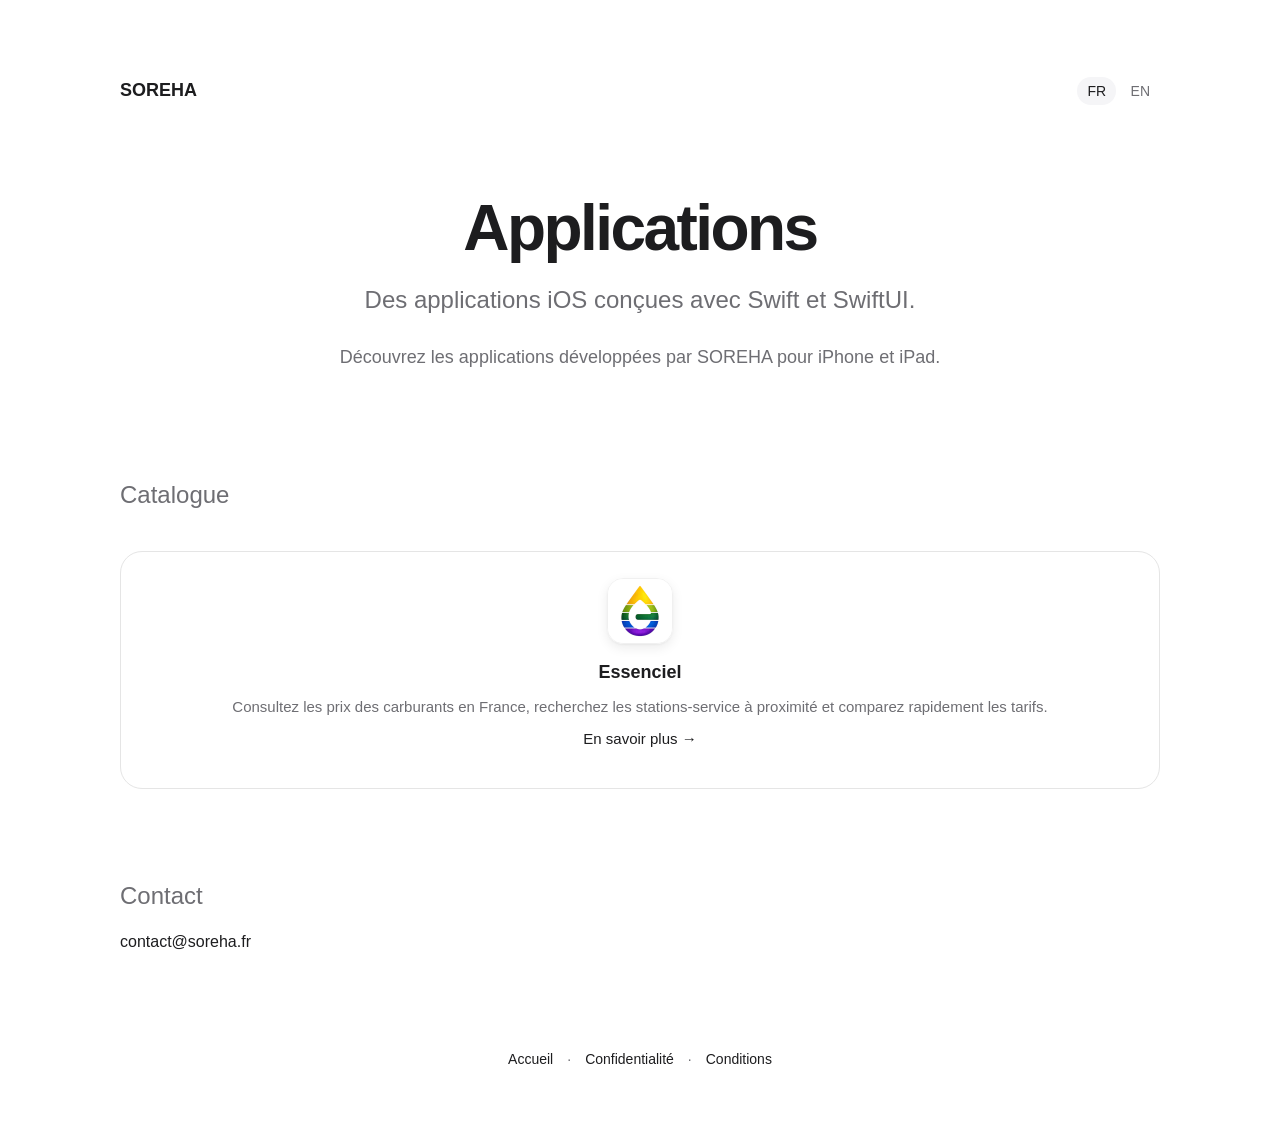
==== apps/index.html @ 9d0e9ceb "app pages" ====
<!doctype html>
<html lang="fr">

<head>
  <meta charset="utf-8">
  <meta name="viewport" content="width=device-width, initial-scale=1">
  <meta name="robots" content="index, follow">

  <title>Applications – SOREHA</title>

  <meta name="description"
        content="Découvrez les applications iOS développées par SOREHA.">

  <link rel="stylesheet" href="../style.css">
</head>

<body>

<div class="container">

  <!-- Header -->
  <header>

    <a class="logo" href="../index.html">
      SOREHA
    </a>

    <div class="lang">
      <span class="active">FR</span>
      <a href="./index-en.html">EN</a>
    </div>

  </header>

  <!-- Hero -->
  <section class="hero">

    <h1>Applications</h1>

    <h2>
      Des applications iOS conçues avec Swift et SwiftUI.
    </h2>

    <p>
      Découvrez les applications développées par SOREHA pour iPhone et iPad.
    </p>

  </section>

  <!-- Apps -->
  <section class="section">

    <h2>Catalogue</h2>

    <div class="cards">

      <div class="card">

  <img class="app-icon"
       src="../images/essenciel-icon.png"
       alt="Icône Essenciel">

  <h3>Essenciel</h3>

  <p>
    Consultez les prix des carburants en France, recherchez les stations-service
    à proximité et comparez rapidement les tarifs.
  </p>

  <p>
    <a href="./essenciel.html">En savoir plus →</a>
  </p>

</div>

      <!--
      Exemple pour une future application

      <div class="card">

        <h3>Nom de l'application</h3>

        <p>
          Courte description.
        </p>

        <p>
          <a href="./nom-application.html">
            En savoir plus →
          </a>
        </p>

      </div>
      -->

    </div>

  </section>

  <!-- Contact -->
  <section class="section contact">

    <h2>Contact</h2>

    <a href="mailto:contact@soreha.fr">
      contact@soreha.fr
    </a>

  </section>

  <!-- Footer -->
  <footer>

    <a href="../index.html">Accueil</a>
    <span>·</span>
    <a href="../privacy-policy.html">Confidentialité</a>
    <span>·</span>
    <a href="../terms.html">Conditions</a>

  </footer>

</div>

</body>

</html>
---- style.css ----
:root {
  --bg: #ffffff;
  --text: #1d1d1f;
  --secondary: #6e6e73;
  --border: #e5e5e5;
  --card: #ffffff;
  --surface: #f5f5f7;
  --link: #0066cc;
}

@media (prefers-color-scheme: dark) {
  :root {
    --bg: #000000;
    --text: #f5f5f7;
    --secondary: #a1a1a6;
    --border: #2c2c2e;
    --card: #1c1c1e;
    --surface: #1c1c1e;
    --link: #2997ff;
  }
}

body {
  margin: 0;
  font-family:
    -apple-system,
    BlinkMacSystemFont,
    "SF Pro Text",
    sans-serif;

  background: var(--bg);
  color: var(--text);

  -webkit-font-smoothing: antialiased;
  transition: background 0.25s ease, color 0.25s ease;
}

/* Layout */
.container {
  max-width: 1040px;
  margin: 0 auto;
  padding: 80px 24px;
}

/* Header */
header {
  display: flex;
  justify-content: space-between;
  align-items: center;
  margin-bottom: 90px;
}

.logo {
  font-size: 18px;
  font-weight: 600;
  color: var(--text);
  text-decoration: none;
}

/* Lang */
.lang a,
.lang span {
  font-size: 14px;
  color: var(--secondary);
  text-decoration: none;
  padding: 6px 10px;
  border-radius: 999px;
}

.lang .active {
  background: var(--surface);
  color: var(--text);
}

/* HERO */
.hero {
  text-align: center;
  margin-bottom: 110px;
}

h1 {
  font-size: clamp(44px, 6vw, 64px);
  letter-spacing: -0.04em;
  margin: 0;
}

h2 {
  font-size: 24px;
  font-weight: 400;
  color: var(--secondary);
  margin-top: 18px;
  line-height: 1.4;
}

.hero p {
  max-width: 720px;
  margin: 30px auto 0;
  color: var(--secondary);
  font-size: 18px;
}

/* Cards */
.cards {
  display: grid;
  grid-template-columns: repeat(auto-fit, minmax(240px, 1fr));
  gap: 18px;
  margin-top: 40px;
}

.card {
  background: var(--card);
  border: 1px solid var(--border);
  border-radius: 22px;
  padding: 26px;
  text-align: center;
  transition: transform 0.2s ease, box-shadow 0.2s ease;
}

.card:hover {
  transform: translateY(-4px);
  box-shadow: 0 5px 12px rgba(0, 0, 0, 0.25);
}

.card h3 {
  margin: 0 0 10px;
  font-size: 18px;
}

.card p {
  color: var(--secondary);
  font-size: 15px;
}

/* Sections */
.section {
  margin-top: 90px;
}

/* Links */
a {
  color: var(--text);
  text-decoration: none;
  transition: opacity 0.2s ease, transform 0.2s ease;
}

a:hover {
  opacity: 0.6;
  transform: translateY(-1px);
}

/* Footer */
footer {
  margin-top: 100px;
  display: flex;
  justify-content: center;
  gap: 14px;
  color: var(--secondary);
  font-size: 14px;
}

.button {
  display: inline-block;
  margin-top: 10px;
  padding: 10px 16px;
  border-radius: 999px;
  background: #333;
  color: #fff;
  text-decoration: none;
  font-size: 14px;
}

.button:hover {
  opacity: .8;
}

.app-icon {
  width: 64px;
  height: 64px;
  display: block;

  margin: 0 auto 18px;

  border-radius: 16px;

  border: 1px solid rgba(0, 0, 0, 0.06);

  box-shadow:
    0 4px 12px rgba(0, 0, 0, 0.08),
    0 1px 2px rgba(0, 0, 0, 0.04);
}

@media (prefers-color-scheme: dark) {

  .app-icon {
    border-color: rgba(255, 255, 255, 0.08);

    box-shadow:
      0 4px 12px rgba(0, 0, 0, 0.35),
      0 1px 2px rgba(0, 0, 0, 0.25);
  }

}

.app-header {
  text-align: center;
  padding: 40px 0 10px;
}

.app-icon-large {
  width: 96px;
  height: 96px;
  border-radius: 22px;
  display: block;
  margin: 0 auto 18px;

  box-shadow: 0 10px 25px rgba(0, 0, 0, 0.12);
}

.app-title {
  font-size: 34px;
  margin: 0;
  letter-spacing: -0.5px;
}

.app-subtitle {
  color: #666;
  margin-top: 8px;
  font-size: 16px;
}

.cta {
  margin-top: 20px;
}

.app-store {
  display: inline-block;
  margin-top: 10px;
  padding: 10px 16px;
  border-radius: 999px;
  background: #111;
  color: #fff;
  text-decoration: none;
  font-size: 14px;
}

.screens {
  display: grid;
  grid-template-columns: repeat(auto-fit, minmax(220px, 1fr));
  gap: 18px;
  margin-top: 40px;
}

.screens img {
  width: 100%;
  border-radius: 16px;
  box-shadow: 0 10px 30px rgba(0, 0, 0, 0.08);
}

.back {
  display: inline-block;
  margin-top: 20px;
  color: #666;
  text-decoration: none;
  font-size: 14px;
}

.back:hover {
  opacity: 0.7;
}


.features {
  margin-top: 56px;
}

.features h2 {
  font-size: 1.5rem;
  font-weight: 600;
  margin-bottom: 18px;
  letter-spacing: -0.02em;
}

.features-grid {
  display: grid;
  grid-template-columns: repeat(auto-fit, minmax(240px, 1fr));
  gap: 14px;
}

/* Card style Apple-like */
.feature {
  display: flex;
  gap: 14px;
  padding: 16px 16px;
  border-radius: 16px;

  background: rgba(255, 255, 255, 0.6);
  border: 1px solid rgba(0, 0, 0, 0.06);

  backdrop-filter: blur(10px);
  -webkit-backdrop-filter: blur(10px);

  transition: transform 0.15s ease, box-shadow 0.15s ease;
}

.feature:hover {
  transform: translateY(-2px);
  box-shadow: 0 8px 24px rgba(0, 0, 0, 0.08);
}

.feature-icon {
  font-size: 1.7rem;
  width: 36px;
  height: 36px;
  display: flex;
  align-items: center;
  justify-content: center;

  border-radius: 10px;
  background: rgba(0, 0, 0, 0.04);
}

.feature h3 {
  margin: 0;
  font-size: 1rem;
  font-weight: 600;
  letter-spacing: -0.01em;
}

.feature p {
  margin: 4px 0 0;
  font-size: 0.92rem;
  opacity: 0.65;
  line-height: 1.3;
}

.title-row {
  display: flex;
  align-items: center;
  justify-content: center;
  gap: 10px;
  flex-wrap: wrap;
}


.badge-free {
  font-size: 0.8rem;
  font-weight: 600;
  padding: 4px 10px;
  border-radius: 999px;

  background: rgba(0, 122, 255, 0.12);
  color: rgb(0, 122, 255);

  border: 1px solid rgba(0, 122, 255, 0.25);
  letter-spacing: -0.01em;
}
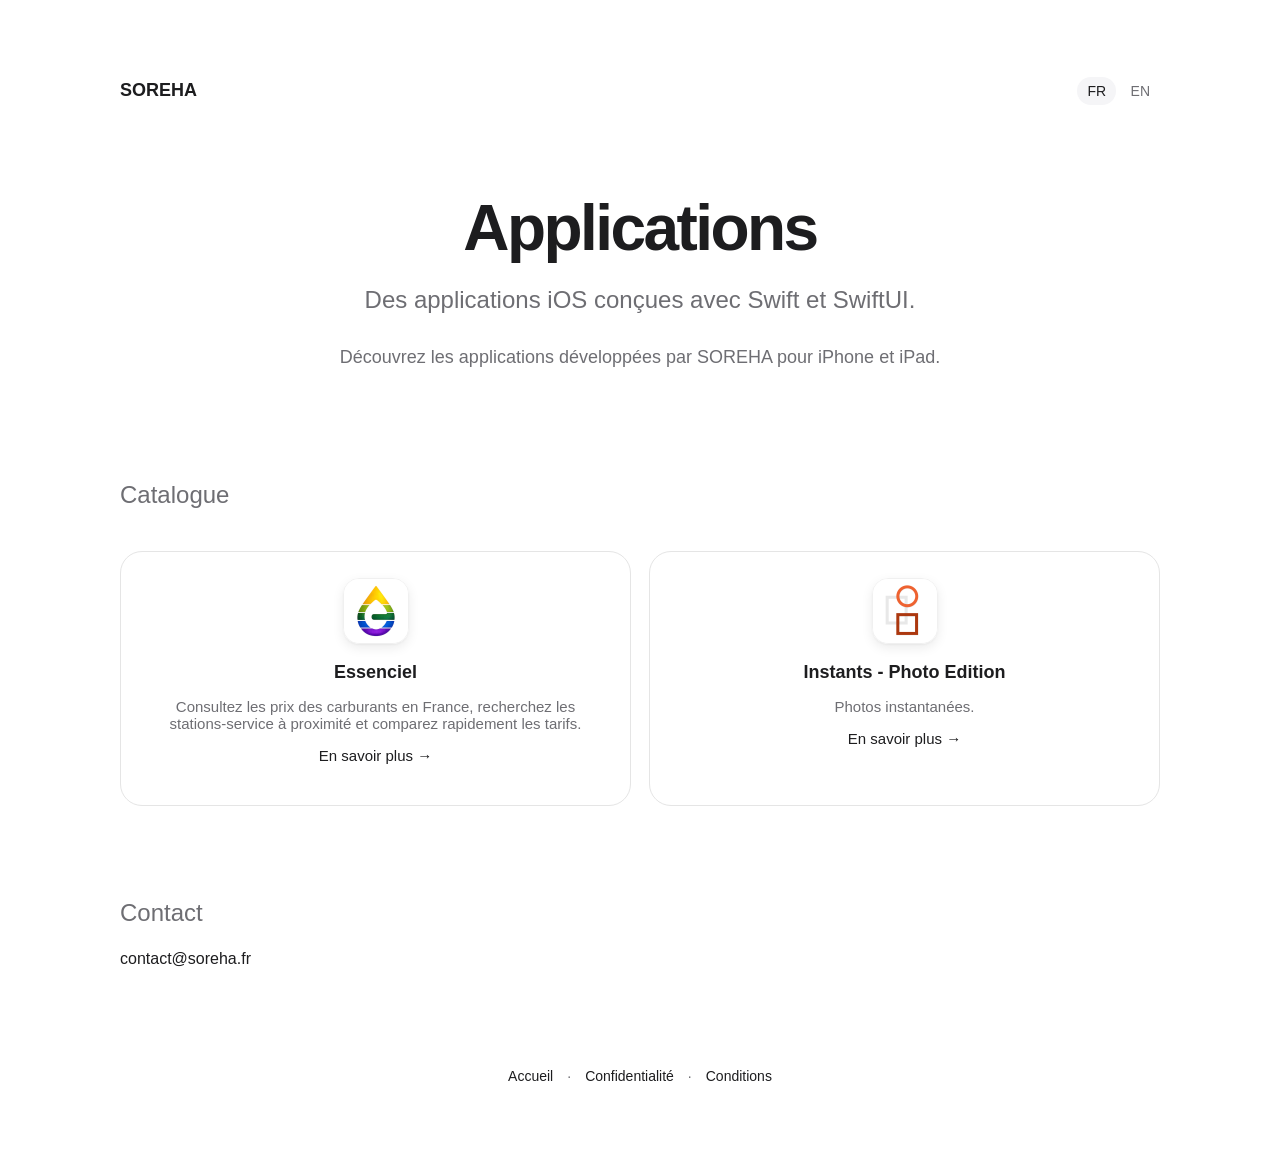
==== commit e399cf5e: "instants pages" ====
--- a/apps/index.html
+++ b/apps/index.html
@@ -8,72 +8,84 @@
 
   <title>Applications – SOREHA</title>
 
-  <meta name="description"
-        content="Découvrez les applications iOS développées par SOREHA.">
+  <meta name="description" content="Découvrez les applications iOS développées par SOREHA.">
 
   <link rel="stylesheet" href="../style.css">
 </head>
 
 <body>
 
-<div class="container">
+  <div class="container">
 
-  <!-- Header -->
-  <header>
+    <!-- Header -->
+    <header>
 
-    <a class="logo" href="../index.html">
-      SOREHA
-    </a>
+      <a class="logo" href="../index.html">
+        SOREHA
+      </a>
 
-    <div class="lang">
-      <span class="active">FR</span>
-      <a href="./index-en.html">EN</a>
-    </div>
+      <div class="lang">
+        <span class="active">FR</span>
+        <a href="./index-en.html">EN</a>
+      </div>
 
-  </header>
+    </header>
 
-  <!-- Hero -->
-  <section class="hero">
+    <!-- Hero -->
+    <section class="hero">
 
-    <h1>Applications</h1>
+      <h1>Applications</h1>
 
-    <h2>
-      Des applications iOS conçues avec Swift et SwiftUI.
-    </h2>
+      <h2>
+        Des applications iOS conçues avec Swift et SwiftUI.
+      </h2>
 
-    <p>
-      Découvrez les applications développées par SOREHA pour iPhone et iPad.
-    </p>
+      <p>
+        Découvrez les applications développées par SOREHA pour iPhone et iPad.
+      </p>
 
-  </section>
+    </section>
 
-  <!-- Apps -->
-  <section class="section">
+    <!-- Apps -->
+    <section class="section">
 
-    <h2>Catalogue</h2>
+      <h2>Catalogue</h2>
 
-    <div class="cards">
+      <div class="cards">
 
-      <div class="card">
+        <div class="card">
 
-  <img class="app-icon"
-       src="../images/essenciel-icon.png"
-       alt="Icône Essenciel">
+          <img class="app-icon" src="../images/essenciel-icon.png" alt="Icône Essenciel">
 
-  <h3>Essenciel</h3>
+          <h3>Essenciel</h3>
 
-  <p>
-    Consultez les prix des carburants en France, recherchez les stations-service
-    à proximité et comparez rapidement les tarifs.
-  </p>
+          <p>
+            Consultez les prix des carburants en France, recherchez les stations-service
+            à proximité et comparez rapidement les tarifs.
+          </p>
 
-  <p>
-    <a href="./essenciel.html">En savoir plus →</a>
-  </p>
+          <p>
+            <a href="./essenciel.html">En savoir plus →</a>
+          </p>
 
-</div>
+        </div>
 
-      <!--
+        <div class="card">
+
+          <img class="app-icon" src="../images/instants-icon.png" alt="Icône Instants">
+
+          <h3>Instants - Photo Edition</h3>
+
+          <p>
+            Photos instantanées.
+          </p>
+
+          <p>
+            <a href="./instants.html">En savoir plus →</a>
+          </p>
+
+        </div>
+        <!--
       Exemple pour une future application
 
       <div class="card">
@@ -93,33 +105,33 @@
       </div>
       -->
 
-    </div>
+      </div>
 
-  </section>
+    </section>
 
-  <!-- Contact -->
-  <section class="section contact">
+    <!-- Contact -->
+    <section class="section contact">
 
-    <h2>Contact</h2>
+      <h2>Contact</h2>
 
-    <a href="mailto:contact@soreha.fr">
-      contact@soreha.fr
-    </a>
+      <a href="mailto:contact@soreha.fr">
+        contact@soreha.fr
+      </a>
 
-  </section>
+    </section>
 
-  <!-- Footer -->
-  <footer>
+    <!-- Footer -->
+    <footer>
 
-    <a href="../index.html">Accueil</a>
-    <span>·</span>
-    <a href="../privacy-policy.html">Confidentialité</a>
-    <span>·</span>
-    <a href="../terms.html">Conditions</a>
+      <a href="../index.html">Accueil</a>
+      <span>·</span>
+      <a href="../privacy-policy.html">Confidentialité</a>
+      <span>·</span>
+      <a href="../terms.html">Conditions</a>
 
-  </footer>
+    </footer>
 
-</div>
+  </div>
 
 </body>
 
--- a/style.css
+++ b/style.css
@@ -229,7 +229,39 @@
 }
 
 .cta {
-  margin-top: 20px;
+    display: flex;
+    flex-direction: column;
+    align-items: center;
+    gap: 14px;
+    margin-top: 32px;
+}
+
+.support-link {
+    font-size: 0.95rem;
+    color: var(--secondary-text);
+    text-decoration: none;
+    transition: color .2s ease;
+}
+
+.support-link:hover {
+    color: var(--text);
+}
+
+.app-links {
+    display: flex;
+    gap: 12px;
+    justify-content: center;
+    flex-wrap: wrap;
+    font-size: .9rem;
+}
+
+.app-links a {
+    color: var(--secondary-text);
+    text-decoration: none;
+}
+
+.app-links a:hover {
+    color: var(--text);
 }
 
 .app-store {
